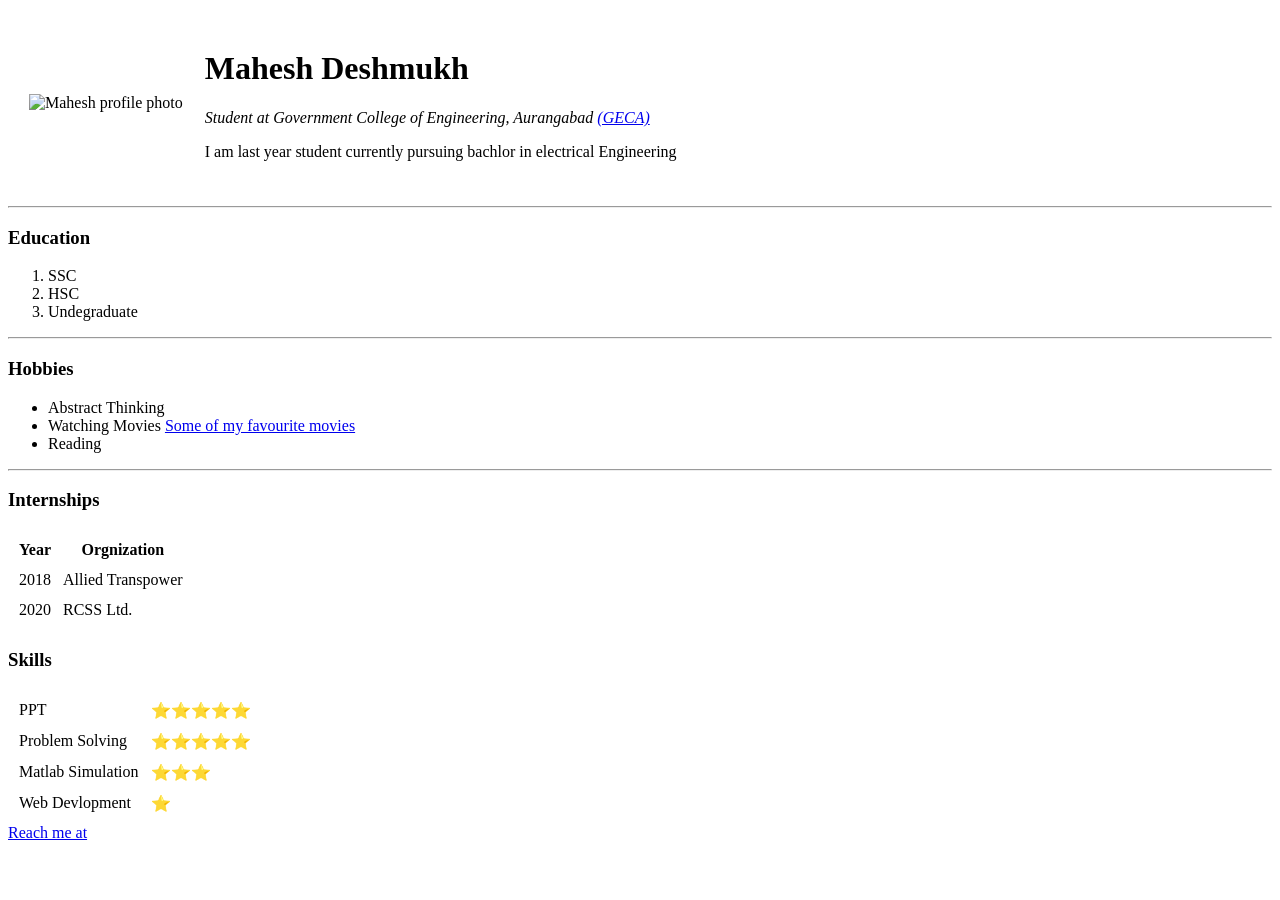
==== index.html @ 344ac5a3 "Initial stage" ====
<!DOCTYPE html>
<html lang="en" dir="ltr">

<head>
  <meta charset="utf-8">
  <title>🎯Mahesh Deshmukh</title>
</head>

<body>
  <table cellspacing = "20">
    <tr>
      <td><img src="Images/Mahesh.png" alt="Mahesh profile photo"></td>
      <td><h1>Mahesh Deshmukh</h1>
      <p><em>Student at Government College of Engineering, Aurangabad <a href="http://geca.ac.in/home.aspx">(GECA)</a></em></p>
      <p>I am last year student currently pursuing bachlor in electrical Engineering</p></td>
    </tr>
  </table>
  <hr>
  <h3>Education</h3>
  <ol>
    <li>SSC</li>
    <li>HSC</li>
    <li>Undegraduate</li>
  </ol>
  <hr>
  <h3>Hobbies</h3>
  <ul>
    <li>Abstract Thinking</li>
    <li>Watching Movies <a href="https://www.imdb.com/chart/top/">Some of my favourite movies</a></li>
    <li>Reading</li>
  </ul>
  <hr>
  <h3>Internships</h3>
  <table cellspacing = "10">
    <thead>
      <tr>
        <th>Year</th>
        <th>Orgnization</th>
      </tr>
    </thead>
    <tbody>
      <tr>
        <td>2018</td>
        <td>Allied Transpower</td>
      </tr>
      <tr>
        <td>2020</td>
        <td>RCSS Ltd.</td>
      </tr>
    </tbody>
  </table>
  <h3>Skills</h3>
  <table cellspacing="10">
    <tr>
      <td>PPT</td>
      <td>⭐⭐⭐⭐⭐</td>
    </tr>
    <tr>
      <td>Problem Solving</td>
      <td>⭐⭐⭐⭐⭐</td>
    </tr>
    <tr>
      <td>Matlab Simulation</td>
      <td>⭐⭐⭐</td>
    </tr>
    <tr>
      <td>Web Devlopment</td>
      <td>⭐</td>
    </tr>
  </table>
  <a href="contact.html">Reach me at</a>
</body>

</html>
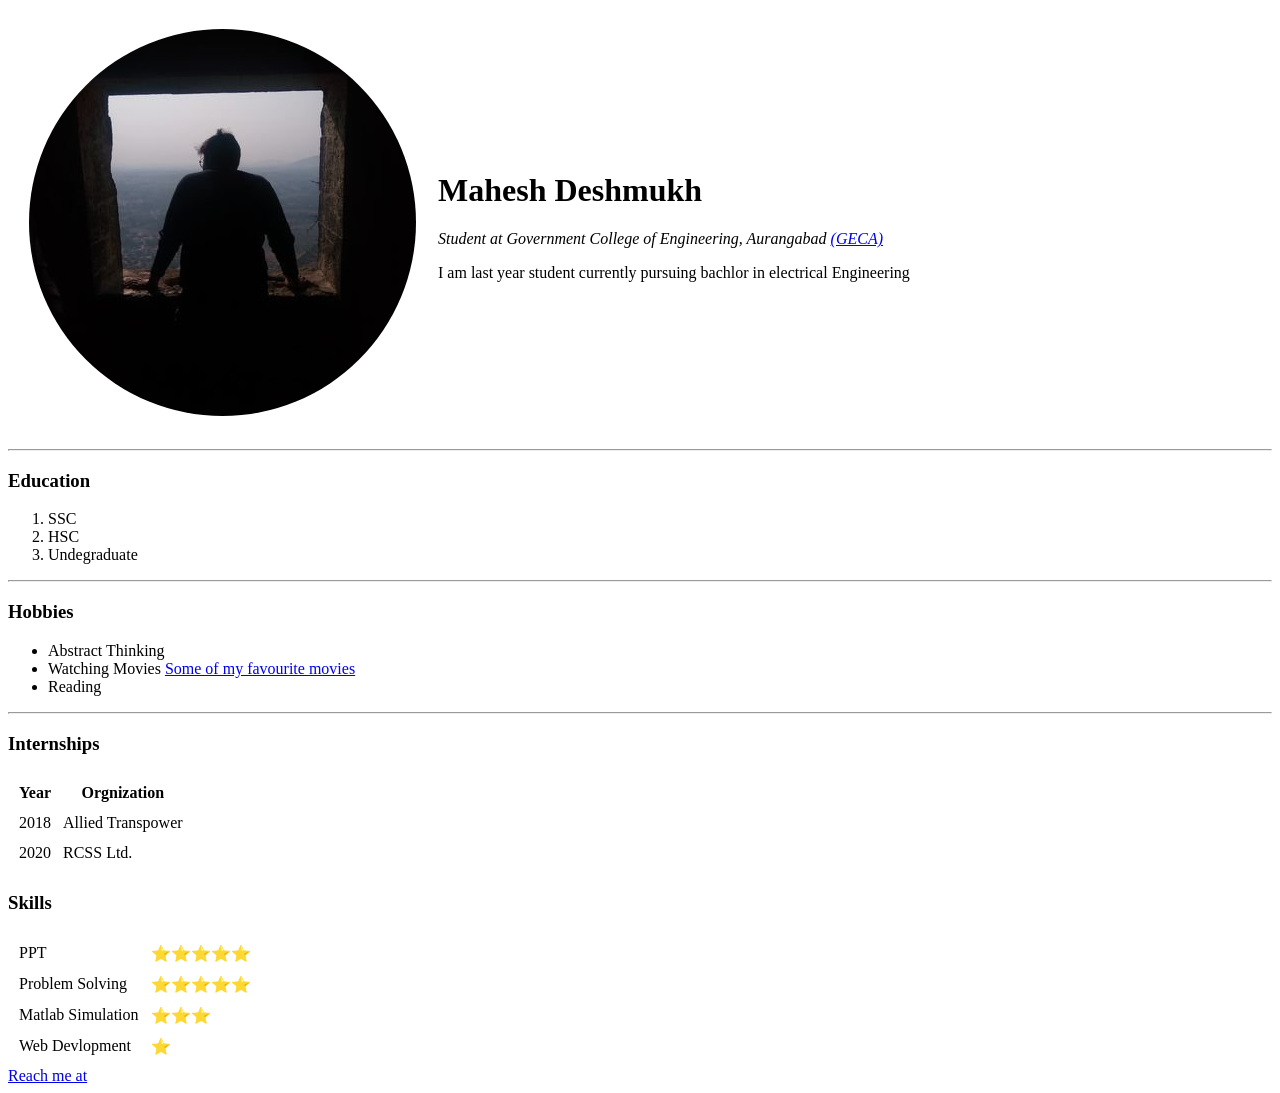
==== commit 291efceb: "Initial CV" ====
--- a/index.html
+++ b/index.html
@@ -9,7 +9,7 @@
 <body>
   <table cellspacing = "20">
     <tr>
-      <td><img src="Images/Mahesh.png" alt="Mahesh profile photo"></td>
+      <td><img src="Mahesh.png" alt="Mahesh profile photo"></td>
       <td><h1>Mahesh Deshmukh</h1>
       <p><em>Student at Government College of Engineering, Aurangabad <a href="http://geca.ac.in/home.aspx">(GECA)</a></em></p>
       <p>I am last year student currently pursuing bachlor in electrical Engineering</p></td>
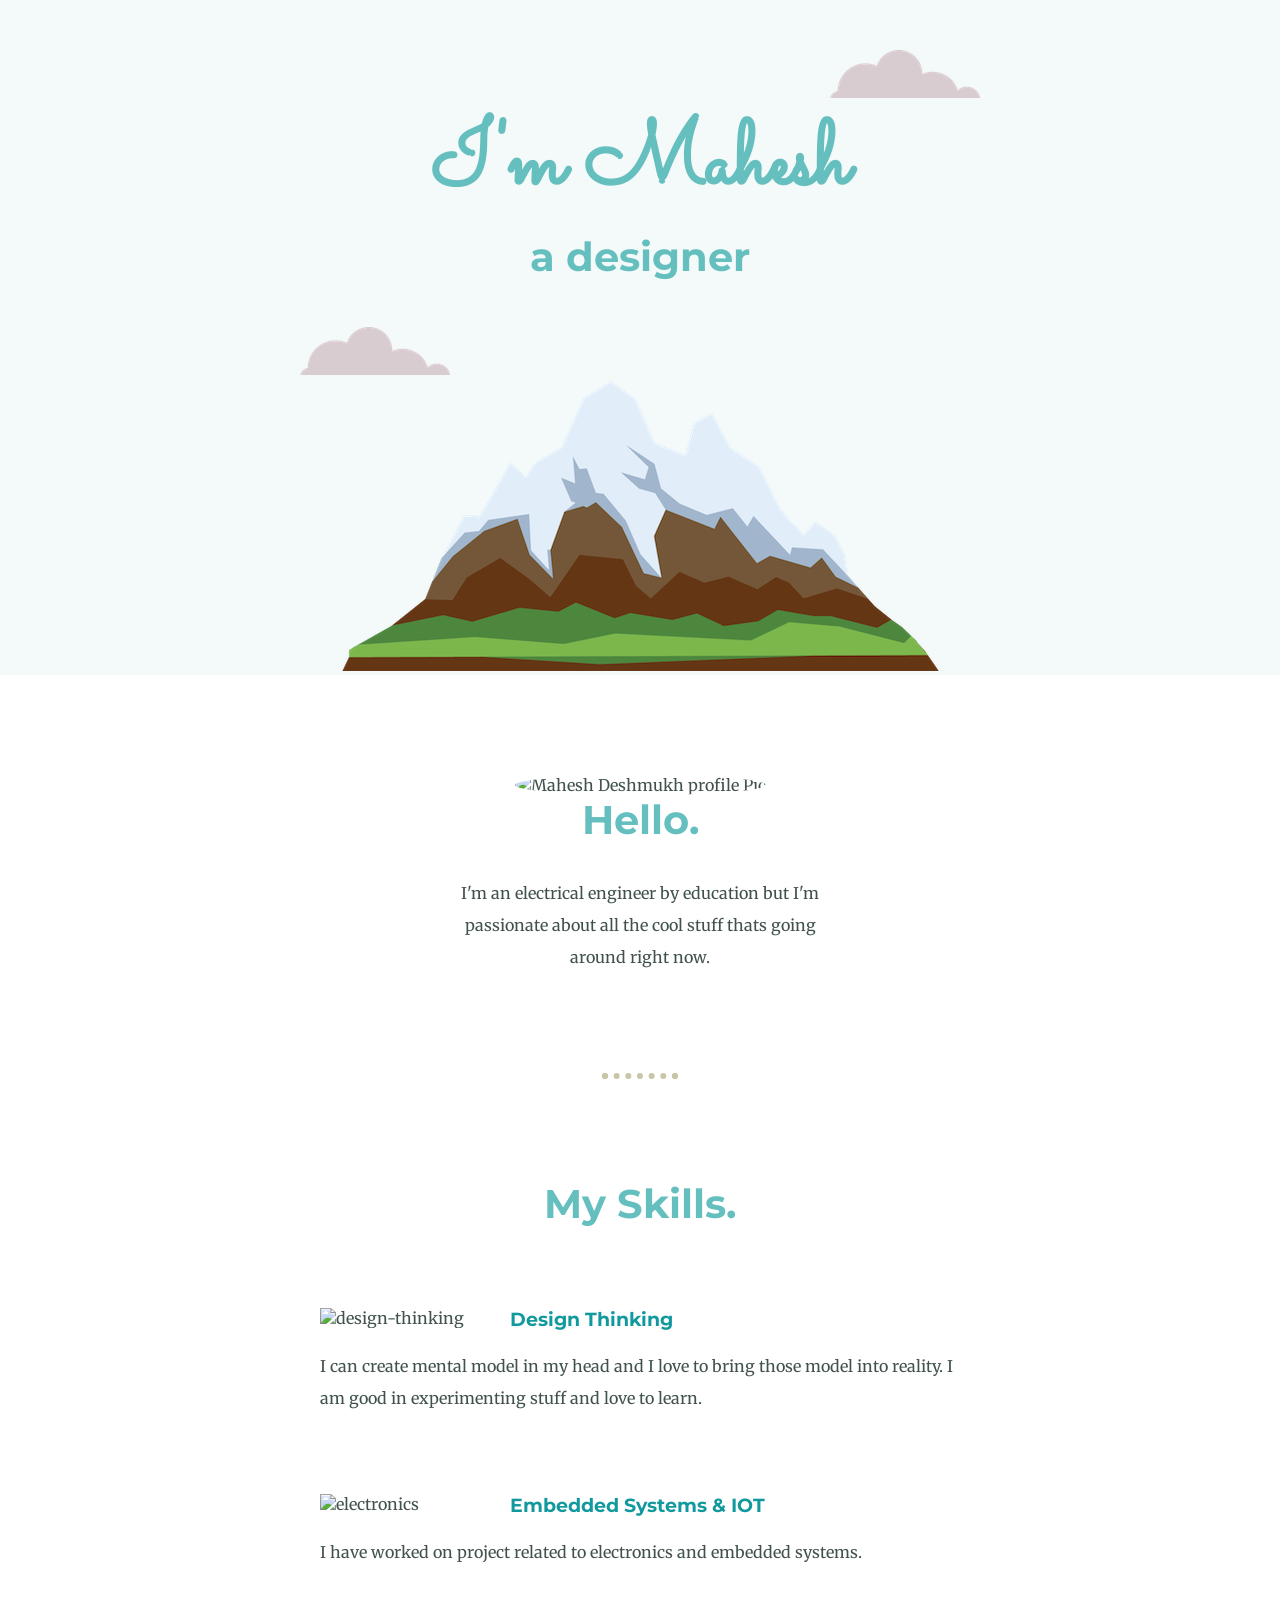
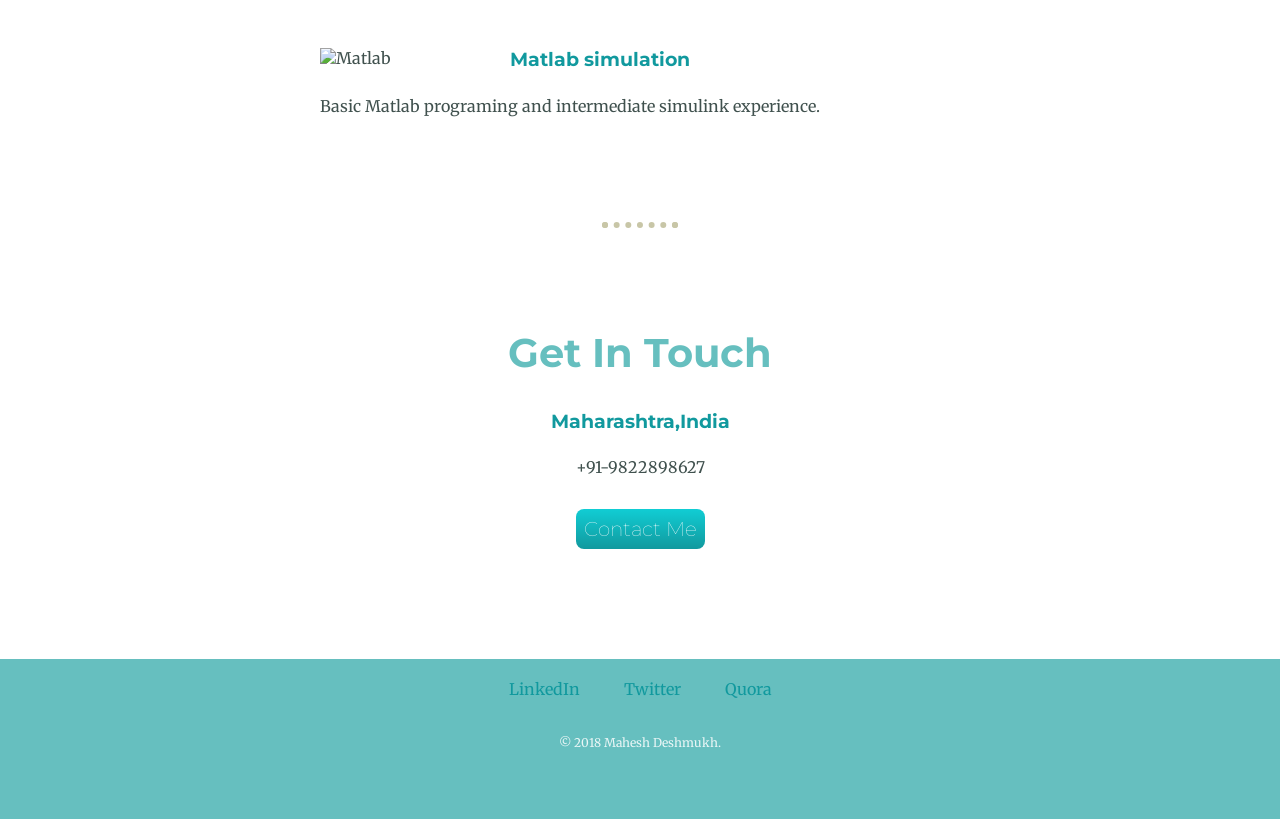
==== commit 05592423: "Add files via upload" ====
--- a/index.html
+++ b/index.html
@@ -1,74 +1,65 @@
 <!DOCTYPE html>
 <html lang="en" dir="ltr">
+  <head>
+    <meta charset="utf-8">
+    <title>Mahesh Deshmukh</title>
+    <link rel="stylesheet" href="styles.css">
+    <link rel="icon" href="favicon.ico">
+    <link rel="preconnect" href="https://fonts.gstatic.com">
+<link href="https://fonts.googleapis.com/css2?family=Merriweather:wght@300&family=Montserrat:wght@100&family=Sacramento&display=swap" rel="stylesheet">
+  </head>
+  <body>
+    <div class="top_container">
 
-<head>
-  <meta charset="utf-8">
-  <title>🎯Mahesh Deshmukh</title>
-</head>
+      <img class="top-cloud" src="cloud.png" alt="cloud">
+      <h1>I'm Mahesh</h1>
+      <h2 class="sub">a designer</h2>
+      <img class="bottom-cloud" src="cloud.png" alt="cloud">
+      <img src="mountain.png" alt="mountain">
+    </div>
+    <div class="middle-container">
+      <div class="profile">
+        <img class="profile_images" src="https://pbs.twimg.com/profile_images/1369849684332748800/5uxm_9kY_400x400.jpg" alt="Mahesh Deshmukh profile Pic">
+        <h2>Hello.</h2>
+        <p class="intro">I'm an electrical engineer by education but I'm passionate about all the cool stuff thats going around right now.</p>
+      </div>
+      <hr>
+      <div class="skills">
+        <h2>My Skills.</h2>
+        <div class="skill-row">
+          <img class="design-thinking" src="https://www.flaticon.com/svg/vstatic/svg/2857/2857480.svg?token=exp=1615436033~hmac=a9e63152233d8a6667b720311b40eb3f" alt="design-thinking">
+          <h3>Design Thinking</h3>
+          <p>I can create mental model in my head and I love to bring those model into reality. I am good in experimenting stuff and love to learn.</p>
+        </div>
+        <div class="skill-row">
+          <img class="iot" src="https://www.flaticon.com/svg/vstatic/svg/900/900618.svg?token=exp=1615436324~hmac=769be63162e259ff3ccb87fbbc099058" alt="electronics">
+          <h3>Embedded Systems & IOT</h3>
+          <p>I have worked on project related to electronics and embedded systems. </p>
+        </div>
+        <div class="skill-row">
+          <img class="matlab-simulation" src="https://miro.medium.com/max/668/1*NbRX7OQRqdRAnCOeYpCk1A.jpeg" alt="Matlab">
+          <h3>Matlab simulation</h3>
+          <p>Basic Matlab programing and intermediate simulink experience. </p>
+        </div>
+      </div>
+      <hr>
+      <div class="contact-me">
+        <h2>Get In Touch</h2>
+        <h3>Maharashtra,India</h3>
+        <p>+91-9822898627</p>
+        <a href="mailto:msdeshmukh.msd@gmail.com" class="BUTTON_ZRN">Contact Me</a>
+      </div>
+    </div>
 
-<body>
-  <table cellspacing = "20">
-    <tr>
-      <td><img src="Mahesh.png" alt="Mahesh profile photo"></td>
-      <td><h1>Mahesh Deshmukh</h1>
-      <p><em>Student at Government College of Engineering, Aurangabad <a href="http://geca.ac.in/home.aspx">(GECA)</a></em></p>
-      <p>I am last year student currently pursuing bachlor in electrical Engineering</p></td>
-    </tr>
-  </table>
-  <hr>
-  <h3>Education</h3>
-  <ol>
-    <li>SSC</li>
-    <li>HSC</li>
-    <li>Undegraduate</li>
-  </ol>
-  <hr>
-  <h3>Hobbies</h3>
-  <ul>
-    <li>Abstract Thinking</li>
-    <li>Watching Movies <a href="https://www.imdb.com/chart/top/">Some of my favourite movies</a></li>
-    <li>Reading</li>
-  </ul>
-  <hr>
-  <h3>Internships</h3>
-  <table cellspacing = "10">
-    <thead>
-      <tr>
-        <th>Year</th>
-        <th>Orgnization</th>
-      </tr>
-    </thead>
-    <tbody>
-      <tr>
-        <td>2018</td>
-        <td>Allied Transpower</td>
-      </tr>
-      <tr>
-        <td>2020</td>
-        <td>RCSS Ltd.</td>
-      </tr>
-    </tbody>
-  </table>
-  <h3>Skills</h3>
-  <table cellspacing="10">
-    <tr>
-      <td>PPT</td>
-      <td>⭐⭐⭐⭐⭐</td>
-    </tr>
-    <tr>
-      <td>Problem Solving</td>
-      <td>⭐⭐⭐⭐⭐</td>
-    </tr>
-    <tr>
-      <td>Matlab Simulation</td>
-      <td>⭐⭐⭐</td>
-    </tr>
-    <tr>
-      <td>Web Devlopment</td>
-      <td>⭐</td>
-    </tr>
-  </table>
-  <a href="contact.html">Reach me at</a>
-</body>
 
+    <div class="bottom-container">
+      <a class="footer-link" href="https://www.linkedin.com/in/mahesh-deshmukh-788863154/">LinkedIn</a>
+      <a class="footer-link" href="https://twitter.com/wayiambot">Twitter</a>
+      <a class="footer-link" href="https://www.quora.com/profile/Mahesh-Deshmukh-69">Quora</a>
+
+      <p class="copyright">© 2018 Mahesh Deshmukh.</p>
+    </div>
+
+
+  </body>
 </html>
--- a/styles.css
+++ b/styles.css
@@ -0,0 +1,137 @@
+body{
+  margin:0;
+  text-align:center;
+  font-family: 'Merriweather', serif;
+  color: #40514E;
+}
+
+h1{
+  margin:0 auto 0 auto;
+
+font-family: 'Sacramento', cursive;
+font-size: 5.625rem;
+color: #66BFBF;
+}
+h2{
+font-family: 'Montserrat', sans-serif;
+color: #66BFBF;
+font-size: 2.5rem;
+margin-top: 0;
+}
+h3{
+font-family: 'Montserrat', sans-serif;
+color: #11999E;
+}
+p{
+  line-height: 2;
+}
+hr{
+  border: dotted #c8c6a7 6px;
+  border-bottom: none;
+  width: 4rem;
+  margin: 100px auto;
+}
+a{
+  margin: 10px 20px;
+  color: #11999E;
+  text-decoration: none;
+}
+a:hover{
+  color: #eaf6f6;
+}
+.top_container{
+  background-color: #f4f9f9;
+  padding-top: 100px;
+  position: relative;
+}
+.intro{
+  margin: auto;
+  width: 30%;
+}
+
+.skill-row{
+  margin:80px auto 80px auto ;
+  width: 50%;
+  text-align: left;
+}
+.design-thinking{
+  width: 25%;
+  float: left;
+  margin-right: 30px;
+}
+.iot{
+  width:25%;
+  float:left;
+  margin-right: 30px;
+}
+.matlab-simulation{
+  width: 25%;
+  float: left;
+  margin-right: 30px;
+}
+.middle-container{
+  margin:100px 0;
+
+}
+.bottom-container{
+  padding: 20px;
+  margin-top: 100px;
+  background-color:#66bfbf;
+  height: 120px;
+}
+
+.copyright{
+  padding: 1.25rem 0;
+  color: #eaf6f6;
+  font-size: 0.75rem;
+}
+.profile_images{
+  height: 200px;
+  width: 200px;
+  border-radius: 100%;
+}
+.top-cloud{
+  position: absolute;
+  right: 300px;
+  top: 50px;
+
+}
+.bottom-cloud{
+  position: absolute;
+  left: 300px;
+  bottom: 300px;
+}
+.BUTTON_ZRN {
+   background: #11CDD4;
+   background-image: -webkit-linear-gradient(top, #11CDD4, #11999E);
+   background-image: -moz-linear-gradient(top, #11CDD4, #11999E);
+   background-image: -ms-linear-gradient(top, #11CDD4, #11999E);
+   background-image: -o-linear-gradient(top, #11CDD4, #11999E);
+   background-image: -webkit-gradient(to bottom, #11CDD4, #11999E);
+   -webkit-border-radius: 8px;
+   -moz-border-radius: 8px;
+   border-radius: 8px;
+   color: #FFFFFF;
+   font-family: 'Montserrat', sans-serif;
+   font-size: 20px;
+   font-weight: 100;
+   padding: 8px;
+   text-decoration: none;
+   display: inline-block;
+   cursor: pointer;
+   text-align: center;
+}
+
+.BUTTON_ZRN:hover {
+   border: solid #337FED 1px;
+   background: #30E3CB;
+   background-image: -webkit-linear-gradient(top, #30E3CB, #2BC4AD);
+   background-image: -moz-linear-gradient(top, #30E3CB, #2BC4AD);
+   background-image: -ms-linear-gradient(top, #30E3CB, #2BC4AD);
+   background-image: -o-linear-gradient(top, #30E3CB, #2BC4AD);
+   background-image: -webkit-gradient(to bottom, #30E3CB, #2BC4AD);
+   -webkit-border-radius: 20px;
+   -moz-border-radius: 20px;
+   border-radius: 20px;
+   text-decoration: none;
+}
